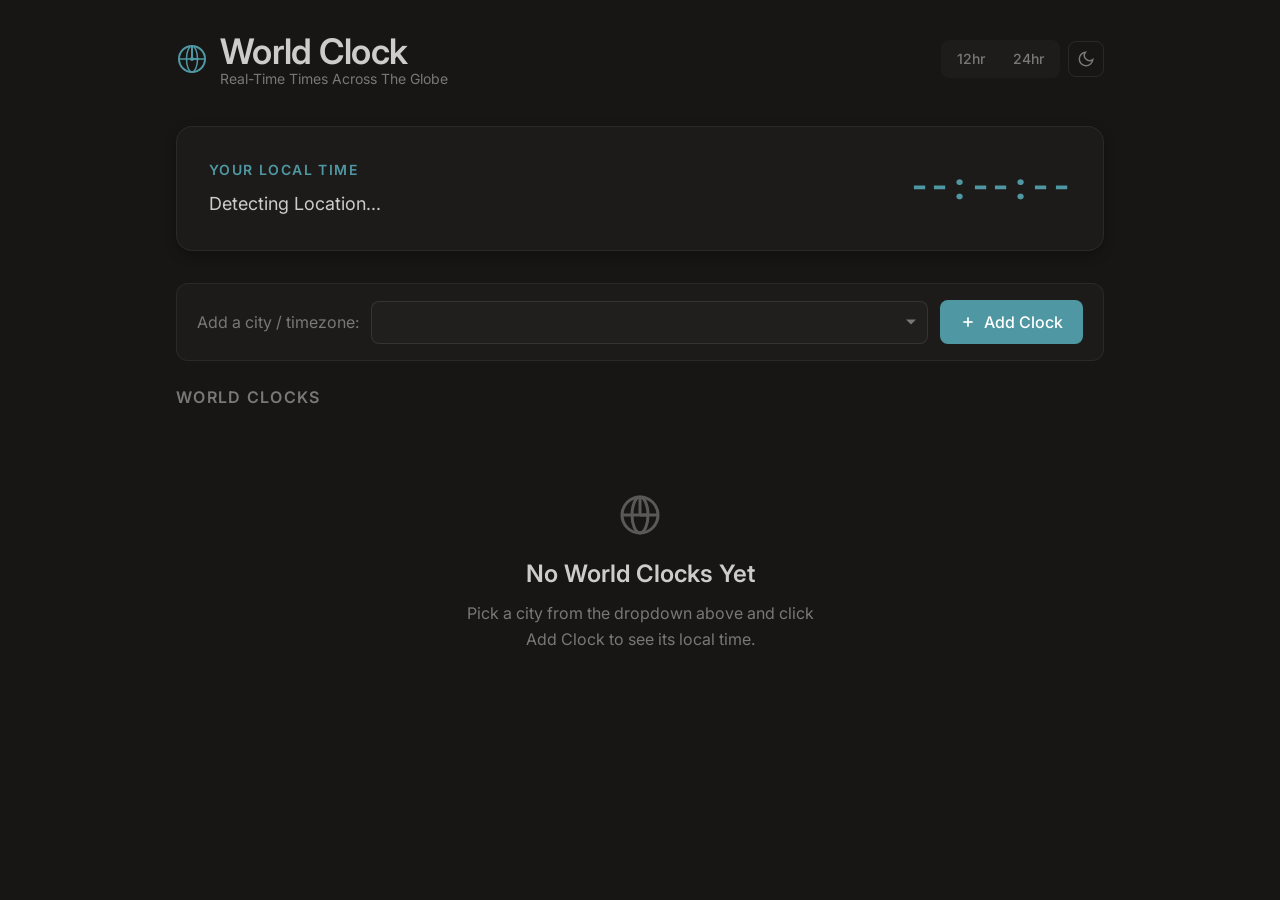
==== index.html @ 8e49f1f2 "renamed html file and added to css" ====
<!DOCTYPE html>
<html lang="en" data-theme="dark">

<head>
    <meta charset="UTF-8">
    <meta name="viewport" content="width=device-width, initial-scale=1.0">
    <title>World Clock</title>
    <link rel="preconnect" href="https://fonts.googleapis.com">
    <link rel="preconnect" href="https://fonts.gstatic.com" crossorigin>
    <link
        href="https://fonts.googleapis.com/css2?family=Inter:wght@300..700&family=JetBrains+Mono:wght@400;600&display=swap"
        rel="stylesheet">
    <link rel="stylesheet" href="style.css">
    <script src="script.js"></script>
</head>

<body>

    <a href="#main" class="sr-only">Skip to Content</a>

    <div class="app" id="main">
        <header>
            <div class="logo-lockup">
                <svg width="32" height="32" viewBox="0 0 32 32" fill="none" aria-label="World Clock logo">
                    <circle cx="16" cy="16" r="13" stroke="currentColor" stroke-width="2" />
                    <ellipse cx="16" cy="16" rx="5.5" ry="13" stroke="currentColor" stroke-width="1.5" />
                    <line x1="3" y1="16" x2="29" y2="16" stroke="currentColor" stroke-width="1.5" />
                    <line x1="16" y1="3" x2="16" y2="16" stroke="currentColor" stroke-width="2"
                        stroke-linecap="round" />
                    <line x1="16" y1="16" x2="22" y2="16" stroke="currentColor" stroke-width="2"
                        stroke-linecap="round" />
                    <circle cx="16" cy="16" r="2" fill="currentColor" />
                </svg>
                <div>
                    <h1>World Clock <span>Real-Time Times Across The Globe</span></h1>
                </div>
            </div>
            <div class="header-actions">
                <div class="format-toggle" role="group" aria-label="Time format">
                    <button class="fmt-btn activate" id="fmt-12" onclick="setFormat(12)"
                        aria-pressed="true">12hr</button>
                    <button class="fmt-btn" active id="fmt-24" onclick="setFormat(24)"
                        aria-pressed="false">24hr</button>
                </div>
                <button class="btn-icon" data-theme-toggle aria-label="Switch to Light Mode">
                    <svg width="18" height="18" viewBox="0 0 24 24" fill="none" stroke="currentColor" stroke-width="2">
                        <path d="M21 12.79A9 9 0 1 1 11.21 3 7 7 0 0 0 21 12.79z" />
                    </svg>
                </button>
            </div>
        </header>

        <div class="my-clock-card" id="my-clock-card">
            <div class="my-clock-left">
                <div class="my-clock-label">Your Local Time</div>
                <div cass="my-clock-name" id="my-clock-name">Detecting Location...</div>
                <div class="my-clock-tz" id="my-clock-tz"></div>
            </div>
            <div class="my-clock-time-wrap">
                <div class="my-clock-time" id="my-clock-time">--:--:--</div>
                <div class="my-clock-date" id="my-clock-date"></div>
            </div>
        </div>

        <div class="add-clock-bar">
            <label for="tz-select">Add a city / timezone:</label>
            <div class="select-wrapper">
                <select id="tz-select" aria-label="Select city or timezone"></select>
            </div>
            <button class="btn-primary" onclick="addClock()">
                <svg width="16" height="16" viewBox="0 0 24 24" fill="none" stroke="currentColor" stroke-width="2.5">
                    <line x1="12" y1="5" x2="12" y2="19" />
                    <line x1="5" y1="12" x2="19" y2="12" />
                </svg>
                Add Clock
            </button>
        </div>

        <div class="section-title">World Clocks</div>
        <div class="clocks-grid" id="clocks-grid">
            <div class="empty-state" id="empty-state">
                <svg class="empty-state-icon" viewBox="0 0 24 24" fill="none" stroke="currentColor" stroke-width="1.5"
                    aria-hidden="true">
                    <circle cx="12" cy="12" r="9" />
                    <ellipse cx="12" cy="12" rx="4" ry="9" />
                    <line x1="3" y1="12" x2="21" y2="12" />
                    <line x1="12" y1="3" x2="12" y2="12" />
                    <line x1="12" y1="12" x2="16" y2="12" />
                </svg>
                <h3>No World Clocks Yet</h3>
                <p>Pick a city from the dropdown above and click Add Clock to see its local time.</p>
            </div>
        </div>
    </div>
</body>

</html>
---- style.css ----
:root,
[data-theme="light"] {
    --color-bg: #f7f6f2;
    --color-surface: #f9f8f5;
    --color-surface-2: #fbfbf9;
    --color-surface-offset: #f3f0ec;
    --color-surface-dynamic: #e6e4df;
    --color-divider: #dcd9d5;
    --color-border: #d4d1ca;
    --color-text: #28251d;
    --color-text-muted: #7a7974;
    --color-text-faint: #bab9b4;
    --color-primary: #01696f;
    --color-primary-hover: #0c4e54;
    --color-primary-highlight: #cedcd8;
    --color-error: #a12c7b;
    --color-success: #437a22;
    --color-success-highlight: #d4dfcc;
    --radius-sm: 0.375rem;
    --radius-md: 0.5rem;
    --radius-lg: 0.75rem;
    --radius-xl: 1rem;
    --radius-full: 9999px;
    --shadow-sm: 0 1px 2px oklch(0.2 0.01 80 / 0.06);
    --shadow-md: 0 4px 12px oklch(0.2 0.01 80 / 0.08);
    --shadow-lg: 0 12px 32px oklch(0.2 0.01 80 / 0.12);
    --space-1: 0.25rem;
    --space-2: 0.5rem;
    --space-3: 0.75rem;
    --space-4: 1rem;
    --space-5: 1.25rem;
    --space-6: 1.5rem;
    --space-8: 2rem;
    --space-10: 2.5rem;
    --space-12: 3rem;
    --space-16: 4rem;
    --text-xs: clamp(0.75rem, 0.7rem + 0.25vw, 0.875rem);
    --text-sm: clamp(0.875rem, 0.8rem + 0.35vw, 1rem);
    --text-base: clamp(1rem, 0.95rem + 0.25vw, 1.125rem);
    --text-lg: clamp(1.125rem, 1rem + 0.75vw, 1.5rem);
    --text-xl: clamp(1.5rem, 1.2rem + 1.25vw, 2.25rem);
    --font-body: 'Inter', 'Helvetica Neue', sans-serif;
    --font-mono: 'JetBrains Mono', monospace;
    --transition-interactive: 180ms cubic-bezier(0.16, 1, 0.3, 1);
}

[data-theme="dark"] {
    --color-bg: #171614;
    --color-surface: #1c1b19;
    --color-surface-2: #201f1d;
    --color-surface-offset: #1d1c1a;
    --color-surface-dynamic: #2d2c2a;
    --color-divider: #262523;
    --color-border: #393836;
    --color-text: #cdccca;
    --color-text-muted: #797876;
    --color-text-faint: #5a5957;
    --color-primary: #4f98a3;
    --color-primary-hover: #227f8b;
    --color-primary-highlight: #313b3b;
    --color-error: #d163a7;
    --color-success: #6daa45;
    --color-success-highlight: #3a4435;
    --shadow-sm: 0 1px 2px oklch(0 0 0 / 0.2);
    --shadow-md: 0 4px 12px oklch(0 0 0 / 0.3);
    --shadow-lg: 0 12px 32px oklch(0 0 0 / 0.4);
}

*,
*::before,
*::after {
    box-sizing: border-box;
    margin: 0;
    padding: 0;
}

html {
    -webkit-font-smoothing: antialiased;
    scroll-behavior: smooth;
}

body {
    min-height: 100dvh;
    font-family: var(--font-body);
    font-size: var(--text-base);
    color: var(--color-text);
    background-color: var(--color-bg);
    line-height: 1.6;
}

input,
button,
select {
    font: inherit;
    color: inherit;
}

button {
    cursor: pointer;
    background: none;
    border: none;
}

:focus-visible {
    outline: 2px solid var(--color-primary);
    outline-offset: 3px;
    border-radius: var(--radius-sm);
}

@media (prefers-reduced-motion: reduce) {

    *,
    *::before,
    *::after {
        animation-duration: 0.01ms !important;
        transition-duration: 0.01ms !important;
    }
}

.app {
    max-width: 960px;
    margin-inline: auto;
    padding: var(--space-8) var(--space-4);
}

header {
    display: flex;
    align-items: center;
    justify-content: space-between;
    margin-bottom: var(--space-10);
    gap: var(--space-4);
}

.logo-lockup {
    display: flex;
    align-items: center;
    gap: var(--space-3);
}

.logo-lockup svg {
    color: var(--color-primary);
    flex-shrink: 0;
}

.logo-lockup h1 {
    font-size: var(--text-xl);
    font-weight: 600;
    letter-spacing: -0.02em;
    line-height: 1.1;
    color: var(--color-text);
}

.logo-lockup span {
    display: block;
    font-size: var(--text-xs);
    font-weight: 400;
    color: var(--color-text-muted);
    letter-spacing: 0;
}

.header-actions {
    display: flex;
    gap: var(--space-2);
    align-items: center;
}

.btn-icon {
    display: flex;
    align-items: center;
    justify-content: center;
    width: 36px;
    height: 36px;
    border-radius: var(--radius-md);
    color: var(--color-text-muted);
    border: 1px solid oklch(from var(--color-text) l c h / 0.1);
    transition: background var(--transition-interactive), color var(--transition-interactive), border-color var(--transition-interactive);
}

.btn-icon:hover {
    background: var(--color-surface-dynamic);
    color: var(--color-text);
}

.btn-icon:active {
    background: var(--color-surface-offset);
}

.my-clock-card {
    background: var(--color-surface);
    border: 1px solid oklch(from var(--color-text) l c h / 0.08);
    border-radius: var(--radius-xl);
    padding: var(--space-8);
    margin-bottom: var(--space-8);
    box-shadow: var(--shadow-md);
    display: flex;
    align-items: center;
    justify-content: space-between;
    gap: var(--space-6);
    flex-wrap: wrap;
}

.my-clock-left {
    flex: 1;
    min-width: 180px;
}

.my-clock-label {
    font-size: var(--text-xs);
    font-weight: 600;
    text-transform: uppercase;
    letter-spacing: 0.1em;
    color: var(--color-primary);
    margin-bottom: var(--space-2);
}

.my-clock-name {
    font-size: var(--text-lg);
    font-weight: 600;
    color: var(--color-text);
    margin-bottom: var(--space-1);
}

.my-clock-tz {
    font-size: var(--text-xs);
    color: var(--color-text-muted);
}

.my-clock-time-wrap {
    text-align: right;
}

.my-clock-time {
    font-family: var(--font-mono);
    font-size: var(--text-xl);
    font-weight: 600;
    color: var(--color-primary);
    letter-spacing: -0.02em;
    line-height: 1;
    margin-bottom: var(--space-1);
}

.my-clock-date {
    font-size: var(--text-sm);
    color: var(--color-text-muted);
    text-align: right;
}

.add-clock-bar {
    background: var(--color-surface);
    border: 1px solid oklch(from var(--color-text) l c h / 0.08);
    border-radius: var(--radius-lg);
    padding: var(--space-4) var(--space-5);
    margin-bottom: var(--space-6);
    display: flex;
    gap: var(--space-3);
    align-items: center;
    flex-wrap: wrap;
}

.add-clock-bar label {
    font-size: var(--text-sm);
    color: var(--color-text-muted);
    white-space: nowrap;
}

.select-wrapper {
    position: relative;
    flex: 1;
    min-width: 200px;
}

.select-wrapper select {
    width: 100%;
    padding: var(--space-2) var(--space-8) var(--space-2) var(--space-3);
    background: var(--color-surface-2);
    border: 1px solid oklch(from var(--color-text) l c h / 0.12);
    border-radius: var(--radius-md);
    font-size: var(--text-sm);
    color: var(--color-text);
    appearance: none;
    cursor: pointer;
    transition: border-color var(--transition-interactive), box-shadow var(--transition-interactive);
}

.select-wrapper select:focus {
    border-color: var(--color-primary);
    box-shadow: 0 0 0 3px color-mix(in oklab, var(--color-primary) 20%, transparent);
    outline: none;
}

.select-wrapper::after {
    content: "";
    position: absolute;
    right: var(--space-3);
    top: 50%;
    transform: translateY(-50%);
    width: 0;
    height: 0;
    border-left: 5px solid transparent;
    border-right: 5px solid transparent;
    border-top: 5px solid var(--color-text-muted);
    pointer-events: none;
}

.btn-primary {
    display: inline-flex;
    align-items: center;
    gap: var(--space-2);
    padding: var(--space-2) var(--space-5);
    background: var(--color-primary);
    color: white;
    border-radius: var(--radius-md);
    font-size: var(--text-sm);
    font-weight: 500;
    white-space: nowrap;
    border: none;
    transition: background var(--transition-interactive), box-shadow var(--transition-interactive);
    min-height: 44px;
}

.btn-primary:hover {
    background: var(--color-primary-hover);
    box-shadow: var(--shadow-sm);
}

.btn-primary:active {
    background: var(--color-primary-hover);
}

.section-title {
    font-size: var(--text-sm);
    font-weight: 600;
    text-transform: uppercase;
    letter-spacing: 0.08em;
    color: var(--color-text-muted);
    margin-bottom: var(--space-4);
}

.clocks-grid {
    display: grid;
    grid-template-columns: repeat(auto-fill, minmax(min(260px, 100%), 1fr));
    gap: var(--space-4);
}

.clock-card {
    background: var(--color-surface);
    border: 1px solid oklch(from var(--color-text) l c h / 0.08);
    border-radius: var(--radius-lg);
    padding: var(--space-5);
    box-shadow: var(--shadow-sm);
    transition: box-shadow var(--transition-interactive), transform var(--transition-interactive);
    position: relative;
    animation: card-in 280ms cubic-bezier(0.16, 1, 0.3, 1) both;
}

.clock-card:hover {
    box-shadow: var(--shadow-md);
    transform: translateY(-1px);
}

@keyframes card-in {
    from {
        opacity: 0;
        transform: translateY(8px) scale(0.98);
    }

    to {
        opacity: 1;
        transform: translateY(0) scale(1);
    }
}

.clock-card-header {
    display: flex;
    justify-content: space-between;
    align-items: flex-start;
    margin-bottom: var(--space-4);
}

.clock-card-country {
    font-size: var(--text-xs);
    font-weight: 600;
    text-transform: uppercase;
    letter-spacing: 0.08em;
    color: var(--color-primary);
}

.clock-card-city {
    font-size: var(--text-base);
    font-weight: 600;
    color: var(--color-text);
    line-height: 1.2;
    margin-top: var(--space-1);
}

.clock-card-tz {
    font-size: var(--text-xs);
    color: var(--color-text-muted);
    margin-top: var(--space-1);
}

.remove-btn {
    display: flex;
    align-items: center;
    justify-content: center;
    width: 28px;
    height: 28px;
    border-radius: var(--radius-sm);
    color: var(--color-text-faint);
    flex-shrink: 0;
    transition: background var(--transition-interactive), color var(--transition-interactive);
}

.remove-btn:hover {
    background: color-mix(in oklab, var(--color-error) 15%, transparent);
    color: var(--color-error);
}

.clock-display {
    font-family: var(--font-mono);
    font-size: var(--text-xl);
    font-weight: 600;
    color: var(--color-text);
    letter-spacing: -0.02em;
    line-height: 1;
    margin-bottom: var(--space-2);
}

.clock-seconds {
    font-size: var(--text-lg);
    color: var(--color-text-muted);
}

.clock-ampm {
    font-size: var(--text-sm);
    font-weight: 500;
    color: var(--color-text-muted);
    margin-left: var(--space-1);
}

.clock-date {
    font-size: var(--text-xs);
    color: var(--color-text-muted);
    margin-bottom: var(--space-4);
}

.clock-offset-bar {
    display: flex;
    align-items: center;
    gap: var(--space-2);
    padding: var(--space-2) var(--space-3);
    border-radius: var(--radius-sm);
    background: var(--color-surface-offset);
    font-size: var(--text-xs);
    color: var(--color-text-muted);
}

.offset-badge {
    font-family: var(--font-mono);
    font-size: var(--text-xs);
    font-weight: 600;
    padding: 2px var(--space-2);
    border-radius: var(--radius-full);
    background: var(--color-primary-highlight);
    color: var(--color-primary);
}

.day-diff {
    font-size: var(--text-xs);
    font-weight: 600;
    border-radius: var(--radius-full);
    padding: 2px var(--space-2);
    margin-left: var(--space-1);
}

.day-diff.tomorrow {
    background: var(--color-success-highlight);
    color: var(--color-success);
}

.day-diff.yesterday {
    background: color-mix(in oklab, var(--color-error) 15%, transparent);
    color: var(--color-error);
}

.empty-state {
    grid-column: 1 / -1;
    display: flex;
    flex-direction: column;
    align-items: center;
    text-align: center;
    padding: var(--space-16) var(--space-8);
    color: var(--color-text-muted);
}

.empty-state-icon {
    width: 48px;
    height: 48px;
    margin-bottom: var(--space-4);
    color: var(--color-text-faint);
}

.empty-state h3 {
    font-size: var(--text-lg);
    font-weight: 600;
    color: var(--color-text);
    margin-bottom: var(--space-2);
}

.empty-state p {
    max-width: 36ch;
    font-size: var(--text-sm);
}

.format-toggle {
    display: flex;
    align-items: center;
    gap: var(--space-1);
    padding: var(--space-1);
    background: var(--color-surface-offset);
    border-radius: var(--radius-md);
}

.fmt-btn {
    padding: var(--space-1) var(--space-3);
    font-size: var(--text-xs);
    font-weight: 500;
    border-radius: calc(var(--radius-md) - 2px);
    color: var(--color-text-muted);
    transition: background var(--transition-interactive), color var(--transition-interactive);
}

.fmt-btn.active {
    background: var(--color-surface-2);
    color: var(--color-text);
    box-shadow: var(--shadow-sm);
}

hr {
    border: none;
    border-top: 1px solid var(--color-divider);
    margin: var(--space-8) 0;
}

.sr-only {
    position: absolute;
    width: 1px;
    height: 1px;
    padding: 0;
    margin: -1px;
    overflow: hidden;
    clip: rect(0, 0, 0, 0);
    white-space: nowrap;
    border-width: 0;
}

@media (max-width: 640px) {
    .my-clock-card {
        flex-direction: column;
    }

    .my-clock-time-wrap {
        text-align: left;
    }

    .my-clock-date {
        text-align: left;
    }
}

@media (prefers-color-scheme: dark) {
    :root:not([data-theme]) {
        --color-bg: #171614;
        --color-surface: #1c1b19;
        --color-surface-2: #201f1d;
        --color-surface-offset: #1d1c1a;
        --color-surface-dynamic: #2d2c2a;
        --color-divider: #262523;
        --color-border: #393836;
        --color-text: #cdccca;
        --color-text-muted: #797876;
        --color-text-faint: #5a5957;
        --color-primary: #4f98a3;
        --color-primary-hover: #227f8b;
        --color-primary-highlight: #313b3b;
        --color-error: #d163a7;
        --color-success: #6daa45;
        --color-success-highlight: #3a4435;
        --shadow-sm: 0 1px 2px oklch(0 0 0 / 0.2);
        --shadow-md: 0 4px 12px oklch(0 0 0 / 0.3);
        --shadow-lg: 0 12px 32px oklch(0 0 0 / 0.4);
    }
}
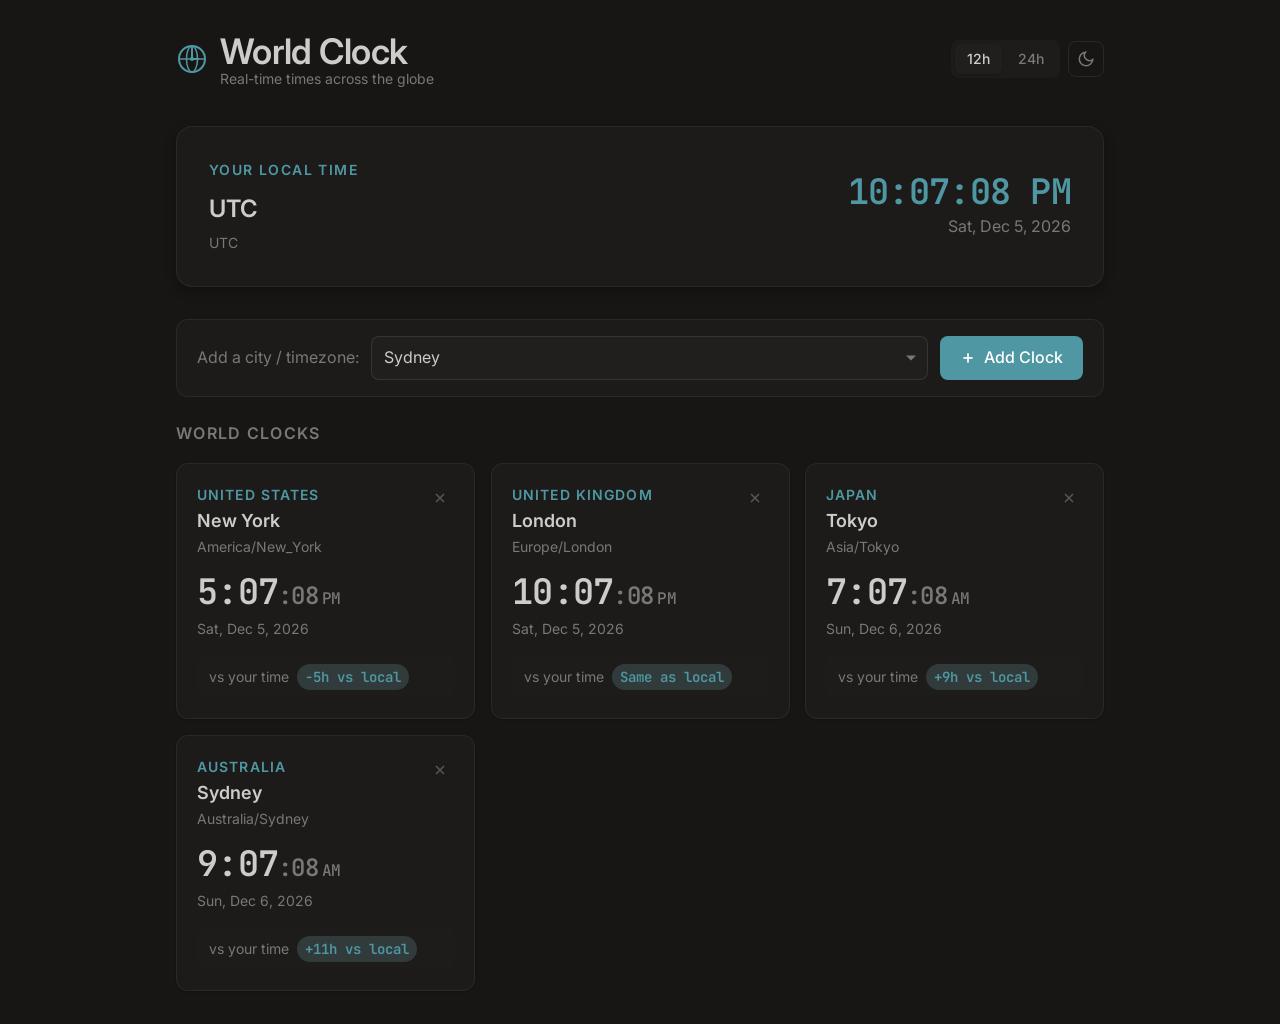
==== commit 85c33e41: "fixes" ====
--- a/index.html
+++ b/index.html
@@ -11,12 +11,10 @@
         href="https://fonts.googleapis.com/css2?family=Inter:wght@300..700&family=JetBrains+Mono:wght@400;600&display=swap"
         rel="stylesheet">
     <link rel="stylesheet" href="style.css">
-    <script src="script.js"></script>
 </head>
 
 <body>
-
-    <a href="#main" class="sr-only">Skip to Content</a>
+    <a href="#main" class="sr-only">Skip to content</a>
 
     <div class="app" id="main">
         <header>
@@ -32,17 +30,15 @@
                     <circle cx="16" cy="16" r="2" fill="currentColor" />
                 </svg>
                 <div>
-                    <h1>World Clock <span>Real-Time Times Across The Globe</span></h1>
+                    <h1>World Clock <span>Real-time times across the globe</span></h1>
                 </div>
             </div>
             <div class="header-actions">
                 <div class="format-toggle" role="group" aria-label="Time format">
-                    <button class="fmt-btn activate" id="fmt-12" onclick="setFormat(12)"
-                        aria-pressed="true">12hr</button>
-                    <button class="fmt-btn" active id="fmt-24" onclick="setFormat(24)"
-                        aria-pressed="false">24hr</button>
+                    <button class="fmt-btn active" id="fmt-12" onclick="setFormat(12)" aria-pressed="true">12h</button>
+                    <button class="fmt-btn" id="fmt-24" onclick="setFormat(24)" aria-pressed="false">24h</button>
                 </div>
-                <button class="btn-icon" data-theme-toggle aria-label="Switch to Light Mode">
+                <button class="btn-icon" data-theme-toggle aria-label="Switch to light mode">
                     <svg width="18" height="18" viewBox="0 0 24 24" fill="none" stroke="currentColor" stroke-width="2">
                         <path d="M21 12.79A9 9 0 1 1 11.21 3 7 7 0 0 0 21 12.79z" />
                     </svg>
@@ -50,10 +46,11 @@
             </div>
         </header>
 
+        <!-- My Local Clock -->
         <div class="my-clock-card" id="my-clock-card">
             <div class="my-clock-left">
                 <div class="my-clock-label">Your Local Time</div>
-                <div cass="my-clock-name" id="my-clock-name">Detecting Location...</div>
+                <div class="my-clock-name" id="my-clock-name">Detecting location…</div>
                 <div class="my-clock-tz" id="my-clock-tz"></div>
             </div>
             <div class="my-clock-time-wrap">
@@ -62,6 +59,7 @@
             </div>
         </div>
 
+        <!-- Add Clock -->
         <div class="add-clock-bar">
             <label for="tz-select">Add a city / timezone:</label>
             <div class="select-wrapper">
@@ -76,6 +74,7 @@
             </button>
         </div>
 
+        <!-- Clock Grid -->
         <div class="section-title">World Clocks</div>
         <div class="clocks-grid" id="clocks-grid">
             <div class="empty-state" id="empty-state">
@@ -87,11 +86,13 @@
                     <line x1="12" y1="3" x2="12" y2="12" />
                     <line x1="12" y1="12" x2="16" y2="12" />
                 </svg>
-                <h3>No World Clocks Yet</h3>
+                <h3>No world clocks yet</h3>
                 <p>Pick a city from the dropdown above and click Add Clock to see its local time.</p>
             </div>
         </div>
     </div>
+
+    <script src="script.js"></script>
 </body>
 
 </html>
--- a/style.css
+++ b/style.css
@@ -66,508 +66,6 @@
     --shadow-lg: 0 12px 32px oklch(0 0 0 / 0.4);
 }
 
-*,
-*::before,
-*::after {
-    box-sizing: border-box;
-    margin: 0;
-    padding: 0;
-}
-
-html {
-    -webkit-font-smoothing: antialiased;
-    scroll-behavior: smooth;
-}
-
-body {
-    min-height: 100dvh;
-    font-family: var(--font-body);
-    font-size: var(--text-base);
-    color: var(--color-text);
-    background-color: var(--color-bg);
-    line-height: 1.6;
-}
-
-input,
-button,
-select {
-    font: inherit;
-    color: inherit;
-}
-
-button {
-    cursor: pointer;
-    background: none;
-    border: none;
-}
-
-:focus-visible {
-    outline: 2px solid var(--color-primary);
-    outline-offset: 3px;
-    border-radius: var(--radius-sm);
-}
-
-@media (prefers-reduced-motion: reduce) {
-
-    *,
-    *::before,
-    *::after {
-        animation-duration: 0.01ms !important;
-        transition-duration: 0.01ms !important;
-    }
-}
-
-.app {
-    max-width: 960px;
-    margin-inline: auto;
-    padding: var(--space-8) var(--space-4);
-}
-
-header {
-    display: flex;
-    align-items: center;
-    justify-content: space-between;
-    margin-bottom: var(--space-10);
-    gap: var(--space-4);
-}
-
-.logo-lockup {
-    display: flex;
-    align-items: center;
-    gap: var(--space-3);
-}
-
-.logo-lockup svg {
-    color: var(--color-primary);
-    flex-shrink: 0;
-}
-
-.logo-lockup h1 {
-    font-size: var(--text-xl);
-    font-weight: 600;
-    letter-spacing: -0.02em;
-    line-height: 1.1;
-    color: var(--color-text);
-}
-
-.logo-lockup span {
-    display: block;
-    font-size: var(--text-xs);
-    font-weight: 400;
-    color: var(--color-text-muted);
-    letter-spacing: 0;
-}
-
-.header-actions {
-    display: flex;
-    gap: var(--space-2);
-    align-items: center;
-}
-
-.btn-icon {
-    display: flex;
-    align-items: center;
-    justify-content: center;
-    width: 36px;
-    height: 36px;
-    border-radius: var(--radius-md);
-    color: var(--color-text-muted);
-    border: 1px solid oklch(from var(--color-text) l c h / 0.1);
-    transition: background var(--transition-interactive), color var(--transition-interactive), border-color var(--transition-interactive);
-}
-
-.btn-icon:hover {
-    background: var(--color-surface-dynamic);
-    color: var(--color-text);
-}
-
-.btn-icon:active {
-    background: var(--color-surface-offset);
-}
-
-.my-clock-card {
-    background: var(--color-surface);
-    border: 1px solid oklch(from var(--color-text) l c h / 0.08);
-    border-radius: var(--radius-xl);
-    padding: var(--space-8);
-    margin-bottom: var(--space-8);
-    box-shadow: var(--shadow-md);
-    display: flex;
-    align-items: center;
-    justify-content: space-between;
-    gap: var(--space-6);
-    flex-wrap: wrap;
-}
-
-.my-clock-left {
-    flex: 1;
-    min-width: 180px;
-}
-
-.my-clock-label {
-    font-size: var(--text-xs);
-    font-weight: 600;
-    text-transform: uppercase;
-    letter-spacing: 0.1em;
-    color: var(--color-primary);
-    margin-bottom: var(--space-2);
-}
-
-.my-clock-name {
-    font-size: var(--text-lg);
-    font-weight: 600;
-    color: var(--color-text);
-    margin-bottom: var(--space-1);
-}
-
-.my-clock-tz {
-    font-size: var(--text-xs);
-    color: var(--color-text-muted);
-}
-
-.my-clock-time-wrap {
-    text-align: right;
-}
-
-.my-clock-time {
-    font-family: var(--font-mono);
-    font-size: var(--text-xl);
-    font-weight: 600;
-    color: var(--color-primary);
-    letter-spacing: -0.02em;
-    line-height: 1;
-    margin-bottom: var(--space-1);
-}
-
-.my-clock-date {
-    font-size: var(--text-sm);
-    color: var(--color-text-muted);
-    text-align: right;
-}
-
-.add-clock-bar {
-    background: var(--color-surface);
-    border: 1px solid oklch(from var(--color-text) l c h / 0.08);
-    border-radius: var(--radius-lg);
-    padding: var(--space-4) var(--space-5);
-    margin-bottom: var(--space-6);
-    display: flex;
-    gap: var(--space-3);
-    align-items: center;
-    flex-wrap: wrap;
-}
-
-.add-clock-bar label {
-    font-size: var(--text-sm);
-    color: var(--color-text-muted);
-    white-space: nowrap;
-}
-
-.select-wrapper {
-    position: relative;
-    flex: 1;
-    min-width: 200px;
-}
-
-.select-wrapper select {
-    width: 100%;
-    padding: var(--space-2) var(--space-8) var(--space-2) var(--space-3);
-    background: var(--color-surface-2);
-    border: 1px solid oklch(from var(--color-text) l c h / 0.12);
-    border-radius: var(--radius-md);
-    font-size: var(--text-sm);
-    color: var(--color-text);
-    appearance: none;
-    cursor: pointer;
-    transition: border-color var(--transition-interactive), box-shadow var(--transition-interactive);
-}
-
-.select-wrapper select:focus {
-    border-color: var(--color-primary);
-    box-shadow: 0 0 0 3px color-mix(in oklab, var(--color-primary) 20%, transparent);
-    outline: none;
-}
-
-.select-wrapper::after {
-    content: "";
-    position: absolute;
-    right: var(--space-3);
-    top: 50%;
-    transform: translateY(-50%);
-    width: 0;
-    height: 0;
-    border-left: 5px solid transparent;
-    border-right: 5px solid transparent;
-    border-top: 5px solid var(--color-text-muted);
-    pointer-events: none;
-}
-
-.btn-primary {
-    display: inline-flex;
-    align-items: center;
-    gap: var(--space-2);
-    padding: var(--space-2) var(--space-5);
-    background: var(--color-primary);
-    color: white;
-    border-radius: var(--radius-md);
-    font-size: var(--text-sm);
-    font-weight: 500;
-    white-space: nowrap;
-    border: none;
-    transition: background var(--transition-interactive), box-shadow var(--transition-interactive);
-    min-height: 44px;
-}
-
-.btn-primary:hover {
-    background: var(--color-primary-hover);
-    box-shadow: var(--shadow-sm);
-}
-
-.btn-primary:active {
-    background: var(--color-primary-hover);
-}
-
-.section-title {
-    font-size: var(--text-sm);
-    font-weight: 600;
-    text-transform: uppercase;
-    letter-spacing: 0.08em;
-    color: var(--color-text-muted);
-    margin-bottom: var(--space-4);
-}
-
-.clocks-grid {
-    display: grid;
-    grid-template-columns: repeat(auto-fill, minmax(min(260px, 100%), 1fr));
-    gap: var(--space-4);
-}
-
-.clock-card {
-    background: var(--color-surface);
-    border: 1px solid oklch(from var(--color-text) l c h / 0.08);
-    border-radius: var(--radius-lg);
-    padding: var(--space-5);
-    box-shadow: var(--shadow-sm);
-    transition: box-shadow var(--transition-interactive), transform var(--transition-interactive);
-    position: relative;
-    animation: card-in 280ms cubic-bezier(0.16, 1, 0.3, 1) both;
-}
-
-.clock-card:hover {
-    box-shadow: var(--shadow-md);
-    transform: translateY(-1px);
-}
-
-@keyframes card-in {
-    from {
-        opacity: 0;
-        transform: translateY(8px) scale(0.98);
-    }
-
-    to {
-        opacity: 1;
-        transform: translateY(0) scale(1);
-    }
-}
-
-.clock-card-header {
-    display: flex;
-    justify-content: space-between;
-    align-items: flex-start;
-    margin-bottom: var(--space-4);
-}
-
-.clock-card-country {
-    font-size: var(--text-xs);
-    font-weight: 600;
-    text-transform: uppercase;
-    letter-spacing: 0.08em;
-    color: var(--color-primary);
-}
-
-.clock-card-city {
-    font-size: var(--text-base);
-    font-weight: 600;
-    color: var(--color-text);
-    line-height: 1.2;
-    margin-top: var(--space-1);
-}
-
-.clock-card-tz {
-    font-size: var(--text-xs);
-    color: var(--color-text-muted);
-    margin-top: var(--space-1);
-}
-
-.remove-btn {
-    display: flex;
-    align-items: center;
-    justify-content: center;
-    width: 28px;
-    height: 28px;
-    border-radius: var(--radius-sm);
-    color: var(--color-text-faint);
-    flex-shrink: 0;
-    transition: background var(--transition-interactive), color var(--transition-interactive);
-}
-
-.remove-btn:hover {
-    background: color-mix(in oklab, var(--color-error) 15%, transparent);
-    color: var(--color-error);
-}
-
-.clock-display {
-    font-family: var(--font-mono);
-    font-size: var(--text-xl);
-    font-weight: 600;
-    color: var(--color-text);
-    letter-spacing: -0.02em;
-    line-height: 1;
-    margin-bottom: var(--space-2);
-}
-
-.clock-seconds {
-    font-size: var(--text-lg);
-    color: var(--color-text-muted);
-}
-
-.clock-ampm {
-    font-size: var(--text-sm);
-    font-weight: 500;
-    color: var(--color-text-muted);
-    margin-left: var(--space-1);
-}
-
-.clock-date {
-    font-size: var(--text-xs);
-    color: var(--color-text-muted);
-    margin-bottom: var(--space-4);
-}
-
-.clock-offset-bar {
-    display: flex;
-    align-items: center;
-    gap: var(--space-2);
-    padding: var(--space-2) var(--space-3);
-    border-radius: var(--radius-sm);
-    background: var(--color-surface-offset);
-    font-size: var(--text-xs);
-    color: var(--color-text-muted);
-}
-
-.offset-badge {
-    font-family: var(--font-mono);
-    font-size: var(--text-xs);
-    font-weight: 600;
-    padding: 2px var(--space-2);
-    border-radius: var(--radius-full);
-    background: var(--color-primary-highlight);
-    color: var(--color-primary);
-}
-
-.day-diff {
-    font-size: var(--text-xs);
-    font-weight: 600;
-    border-radius: var(--radius-full);
-    padding: 2px var(--space-2);
-    margin-left: var(--space-1);
-}
-
-.day-diff.tomorrow {
-    background: var(--color-success-highlight);
-    color: var(--color-success);
-}
-
-.day-diff.yesterday {
-    background: color-mix(in oklab, var(--color-error) 15%, transparent);
-    color: var(--color-error);
-}
-
-.empty-state {
-    grid-column: 1 / -1;
-    display: flex;
-    flex-direction: column;
-    align-items: center;
-    text-align: center;
-    padding: var(--space-16) var(--space-8);
-    color: var(--color-text-muted);
-}
-
-.empty-state-icon {
-    width: 48px;
-    height: 48px;
-    margin-bottom: var(--space-4);
-    color: var(--color-text-faint);
-}
-
-.empty-state h3 {
-    font-size: var(--text-lg);
-    font-weight: 600;
-    color: var(--color-text);
-    margin-bottom: var(--space-2);
-}
-
-.empty-state p {
-    max-width: 36ch;
-    font-size: var(--text-sm);
-}
-
-.format-toggle {
-    display: flex;
-    align-items: center;
-    gap: var(--space-1);
-    padding: var(--space-1);
-    background: var(--color-surface-offset);
-    border-radius: var(--radius-md);
-}
-
-.fmt-btn {
-    padding: var(--space-1) var(--space-3);
-    font-size: var(--text-xs);
-    font-weight: 500;
-    border-radius: calc(var(--radius-md) - 2px);
-    color: var(--color-text-muted);
-    transition: background var(--transition-interactive), color var(--transition-interactive);
-}
-
-.fmt-btn.active {
-    background: var(--color-surface-2);
-    color: var(--color-text);
-    box-shadow: var(--shadow-sm);
-}
-
-hr {
-    border: none;
-    border-top: 1px solid var(--color-divider);
-    margin: var(--space-8) 0;
-}
-
-.sr-only {
-    position: absolute;
-    width: 1px;
-    height: 1px;
-    padding: 0;
-    margin: -1px;
-    overflow: hidden;
-    clip: rect(0, 0, 0, 0);
-    white-space: nowrap;
-    border-width: 0;
-}
-
-@media (max-width: 640px) {
-    .my-clock-card {
-        flex-direction: column;
-    }
-
-    .my-clock-time-wrap {
-        text-align: left;
-    }
-
-    .my-clock-date {
-        text-align: left;
-    }
-}
-
 @media (prefers-color-scheme: dark) {
     :root:not([data-theme]) {
         --color-bg: #171614;
@@ -590,4 +88,506 @@
         --shadow-md: 0 4px 12px oklch(0 0 0 / 0.3);
         --shadow-lg: 0 12px 32px oklch(0 0 0 / 0.4);
     }
+}
+
+*,
+*::before,
+*::after {
+    box-sizing: border-box;
+    margin: 0;
+    padding: 0;
+}
+
+html {
+    -webkit-font-smoothing: antialiased;
+    scroll-behavior: smooth;
+}
+
+body {
+    min-height: 100dvh;
+    font-family: var(--font-body);
+    font-size: var(--text-base);
+    color: var(--color-text);
+    background-color: var(--color-bg);
+    line-height: 1.6;
+}
+
+input,
+button,
+select {
+    font: inherit;
+    color: inherit;
+}
+
+button {
+    cursor: pointer;
+    background: none;
+    border: none;
+}
+
+:focus-visible {
+    outline: 2px solid var(--color-primary);
+    outline-offset: 3px;
+    border-radius: var(--radius-sm);
+}
+
+@media (prefers-reduced-motion: reduce) {
+
+    *,
+    *::before,
+    *::after {
+        animation-duration: 0.01ms !important;
+        transition-duration: 0.01ms !important;
+    }
+}
+
+.app {
+    max-width: 960px;
+    margin-inline: auto;
+    padding: var(--space-8) var(--space-4);
+}
+
+header {
+    display: flex;
+    align-items: center;
+    justify-content: space-between;
+    margin-bottom: var(--space-10);
+    gap: var(--space-4);
+}
+
+.logo-lockup {
+    display: flex;
+    align-items: center;
+    gap: var(--space-3);
+}
+
+.logo-lockup svg {
+    color: var(--color-primary);
+    flex-shrink: 0;
+}
+
+.logo-lockup h1 {
+    font-size: var(--text-xl);
+    font-weight: 600;
+    letter-spacing: -0.02em;
+    line-height: 1.1;
+    color: var(--color-text);
+}
+
+.logo-lockup span {
+    display: block;
+    font-size: var(--text-xs);
+    font-weight: 400;
+    color: var(--color-text-muted);
+    letter-spacing: 0;
+}
+
+.header-actions {
+    display: flex;
+    gap: var(--space-2);
+    align-items: center;
+}
+
+.btn-icon {
+    display: flex;
+    align-items: center;
+    justify-content: center;
+    width: 36px;
+    height: 36px;
+    border-radius: var(--radius-md);
+    color: var(--color-text-muted);
+    border: 1px solid oklch(from var(--color-text) l c h / 0.1);
+    transition: background var(--transition-interactive), color var(--transition-interactive), border-color var(--transition-interactive);
+}
+
+.btn-icon:hover {
+    background: var(--color-surface-dynamic);
+    color: var(--color-text);
+}
+
+.btn-icon:active {
+    background: var(--color-surface-offset);
+}
+
+.my-clock-card {
+    background: var(--color-surface);
+    border: 1px solid oklch(from var(--color-text) l c h / 0.08);
+    border-radius: var(--radius-xl);
+    padding: var(--space-8);
+    margin-bottom: var(--space-8);
+    box-shadow: var(--shadow-md);
+    display: flex;
+    align-items: center;
+    justify-content: space-between;
+    gap: var(--space-6);
+    flex-wrap: wrap;
+}
+
+.my-clock-left {
+    flex: 1;
+    min-width: 180px;
+}
+
+.my-clock-label {
+    font-size: var(--text-xs);
+    font-weight: 600;
+    text-transform: uppercase;
+    letter-spacing: 0.1em;
+    color: var(--color-primary);
+    margin-bottom: var(--space-2);
+}
+
+.my-clock-name {
+    font-size: var(--text-lg);
+    font-weight: 600;
+    color: var(--color-text);
+    margin-bottom: var(--space-1);
+}
+
+.my-clock-tz {
+    font-size: var(--text-xs);
+    color: var(--color-text-muted);
+}
+
+.my-clock-time-wrap {
+    text-align: right;
+}
+
+.my-clock-time {
+    font-family: var(--font-mono);
+    font-size: var(--text-xl);
+    font-weight: 600;
+    color: var(--color-primary);
+    letter-spacing: -0.02em;
+    line-height: 1;
+    margin-bottom: var(--space-1);
+}
+
+.my-clock-date {
+    font-size: var(--text-sm);
+    color: var(--color-text-muted);
+    text-align: right;
+}
+
+.add-clock-bar {
+    background: var(--color-surface);
+    border: 1px solid oklch(from var(--color-text) l c h / 0.08);
+    border-radius: var(--radius-lg);
+    padding: var(--space-4) var(--space-5);
+    margin-bottom: var(--space-6);
+    display: flex;
+    gap: var(--space-3);
+    align-items: center;
+    flex-wrap: wrap;
+}
+
+.add-clock-bar label {
+    font-size: var(--text-sm);
+    color: var(--color-text-muted);
+    white-space: nowrap;
+}
+
+.select-wrapper {
+    position: relative;
+    flex: 1;
+    min-width: 200px;
+}
+
+.select-wrapper select {
+    width: 100%;
+    padding: var(--space-2) var(--space-8) var(--space-2) var(--space-3);
+    background: var(--color-surface-2);
+    border: 1px solid oklch(from var(--color-text) l c h / 0.12);
+    border-radius: var(--radius-md);
+    font-size: var(--text-sm);
+    color: var(--color-text);
+    appearance: none;
+    cursor: pointer;
+    transition: border-color var(--transition-interactive), box-shadow var(--transition-interactive);
+}
+
+.select-wrapper select:focus {
+    border-color: var(--color-primary);
+    box-shadow: 0 0 0 3px color-mix(in oklab, var(--color-primary) 20%, transparent);
+    outline: none;
+}
+
+.select-wrapper::after {
+    content: "";
+    position: absolute;
+    right: var(--space-3);
+    top: 50%;
+    transform: translateY(-50%);
+    width: 0;
+    height: 0;
+    border-left: 5px solid transparent;
+    border-right: 5px solid transparent;
+    border-top: 5px solid var(--color-text-muted);
+    pointer-events: none;
+}
+
+.btn-primary {
+    display: inline-flex;
+    align-items: center;
+    gap: var(--space-2);
+    padding: var(--space-2) var(--space-5);
+    background: var(--color-primary);
+    color: white;
+    border-radius: var(--radius-md);
+    font-size: var(--text-sm);
+    font-weight: 500;
+    white-space: nowrap;
+    border: none;
+    transition: background var(--transition-interactive), box-shadow var(--transition-interactive);
+    min-height: 44px;
+}
+
+.btn-primary:hover {
+    background: var(--color-primary-hover);
+    box-shadow: var(--shadow-sm);
+}
+
+.btn-primary:active {
+    background: var(--color-primary-hover);
+}
+
+.section-title {
+    font-size: var(--text-sm);
+    font-weight: 600;
+    text-transform: uppercase;
+    letter-spacing: 0.08em;
+    color: var(--color-text-muted);
+    margin-bottom: var(--space-4);
+}
+
+.clocks-grid {
+    display: grid;
+    grid-template-columns: repeat(auto-fill, minmax(min(260px, 100%), 1fr));
+    gap: var(--space-4);
+}
+
+.clock-card {
+    background: var(--color-surface);
+    border: 1px solid oklch(from var(--color-text) l c h / 0.08);
+    border-radius: var(--radius-lg);
+    padding: var(--space-5);
+    box-shadow: var(--shadow-sm);
+    transition: box-shadow var(--transition-interactive), transform var(--transition-interactive);
+    position: relative;
+    animation: card-in 280ms cubic-bezier(0.16, 1, 0.3, 1) both;
+}
+
+.clock-card:hover {
+    box-shadow: var(--shadow-md);
+    transform: translateY(-1px);
+}
+
+@keyframes card-in {
+    from {
+        opacity: 0;
+        transform: translateY(8px) scale(0.98);
+    }
+
+    to {
+        opacity: 1;
+        transform: translateY(0) scale(1);
+    }
+}
+
+.clock-card-header {
+    display: flex;
+    justify-content: space-between;
+    align-items: flex-start;
+    margin-bottom: var(--space-4);
+}
+
+.clock-card-country {
+    font-size: var(--text-xs);
+    font-weight: 600;
+    text-transform: uppercase;
+    letter-spacing: 0.08em;
+    color: var(--color-primary);
+}
+
+.clock-card-city {
+    font-size: var(--text-base);
+    font-weight: 600;
+    color: var(--color-text);
+    line-height: 1.2;
+    margin-top: var(--space-1);
+}
+
+.clock-card-tz {
+    font-size: var(--text-xs);
+    color: var(--color-text-muted);
+    margin-top: var(--space-1);
+}
+
+.remove-btn {
+    display: flex;
+    align-items: center;
+    justify-content: center;
+    width: 28px;
+    height: 28px;
+    border-radius: var(--radius-sm);
+    color: var(--color-text-faint);
+    flex-shrink: 0;
+    transition: background var(--transition-interactive), color var(--transition-interactive);
+}
+
+.remove-btn:hover {
+    background: color-mix(in oklab, var(--color-error) 15%, transparent);
+    color: var(--color-error);
+}
+
+.clock-display {
+    font-family: var(--font-mono);
+    font-size: var(--text-xl);
+    font-weight: 600;
+    color: var(--color-text);
+    letter-spacing: -0.02em;
+    line-height: 1;
+    margin-bottom: var(--space-2);
+}
+
+.clock-seconds {
+    font-size: var(--text-lg);
+    color: var(--color-text-muted);
+}
+
+.clock-ampm {
+    font-size: var(--text-sm);
+    font-weight: 500;
+    color: var(--color-text-muted);
+    margin-left: var(--space-1);
+}
+
+.clock-date {
+    font-size: var(--text-xs);
+    color: var(--color-text-muted);
+    margin-bottom: var(--space-4);
+}
+
+.clock-offset-bar {
+    display: flex;
+    align-items: center;
+    gap: var(--space-2);
+    padding: var(--space-2) var(--space-3);
+    border-radius: var(--radius-sm);
+    background: var(--color-surface-offset);
+    font-size: var(--text-xs);
+    color: var(--color-text-muted);
+}
+
+.offset-badge {
+    font-family: var(--font-mono);
+    font-size: var(--text-xs);
+    font-weight: 600;
+    padding: 2px var(--space-2);
+    border-radius: var(--radius-full);
+    background: var(--color-primary-highlight);
+    color: var(--color-primary);
+}
+
+.day-diff {
+    font-size: var(--text-xs);
+    font-weight: 600;
+    border-radius: var(--radius-full);
+    padding: 2px var(--space-2);
+    margin-left: var(--space-1);
+}
+
+.day-diff.tomorrow {
+    background: var(--color-success-highlight);
+    color: var(--color-success);
+}
+
+.day-diff.yesterday {
+    background: color-mix(in oklab, var(--color-error) 15%, transparent);
+    color: var(--color-error);
+}
+
+.empty-state {
+    grid-column: 1 / -1;
+    display: flex;
+    flex-direction: column;
+    align-items: center;
+    text-align: center;
+    padding: var(--space-16) var(--space-8);
+    color: var(--color-text-muted);
+}
+
+.empty-state-icon {
+    width: 48px;
+    height: 48px;
+    margin-bottom: var(--space-4);
+    color: var(--color-text-faint);
+}
+
+.empty-state h3 {
+    font-size: var(--text-lg);
+    font-weight: 600;
+    color: var(--color-text);
+    margin-bottom: var(--space-2);
+}
+
+.empty-state p {
+    max-width: 36ch;
+    font-size: var(--text-sm);
+}
+
+.format-toggle {
+    display: flex;
+    align-items: center;
+    gap: var(--space-1);
+    padding: var(--space-1);
+    background: var(--color-surface-offset);
+    border-radius: var(--radius-md);
+}
+
+.fmt-btn {
+    padding: var(--space-1) var(--space-3);
+    font-size: var(--text-xs);
+    font-weight: 500;
+    border-radius: calc(var(--radius-md) - 2px);
+    color: var(--color-text-muted);
+    transition: background var(--transition-interactive), color var(--transition-interactive);
+}
+
+.fmt-btn.active {
+    background: var(--color-surface-2);
+    color: var(--color-text);
+    box-shadow: var(--shadow-sm);
+}
+
+hr {
+    border: none;
+    border-top: 1px solid var(--color-divider);
+    margin: var(--space-8) 0;
+}
+
+.sr-only {
+    position: absolute;
+    width: 1px;
+    height: 1px;
+    padding: 0;
+    margin: -1px;
+    overflow: hidden;
+    clip: rect(0, 0, 0, 0);
+    white-space: nowrap;
+    border-width: 0;
+}
+
+@media (max-width: 640px) {
+    .my-clock-card {
+        flex-direction: column;
+    }
+
+    .my-clock-time-wrap {
+        text-align: left;
+    }
+
+    .my-clock-date {
+        text-align: left;
+    }
 }
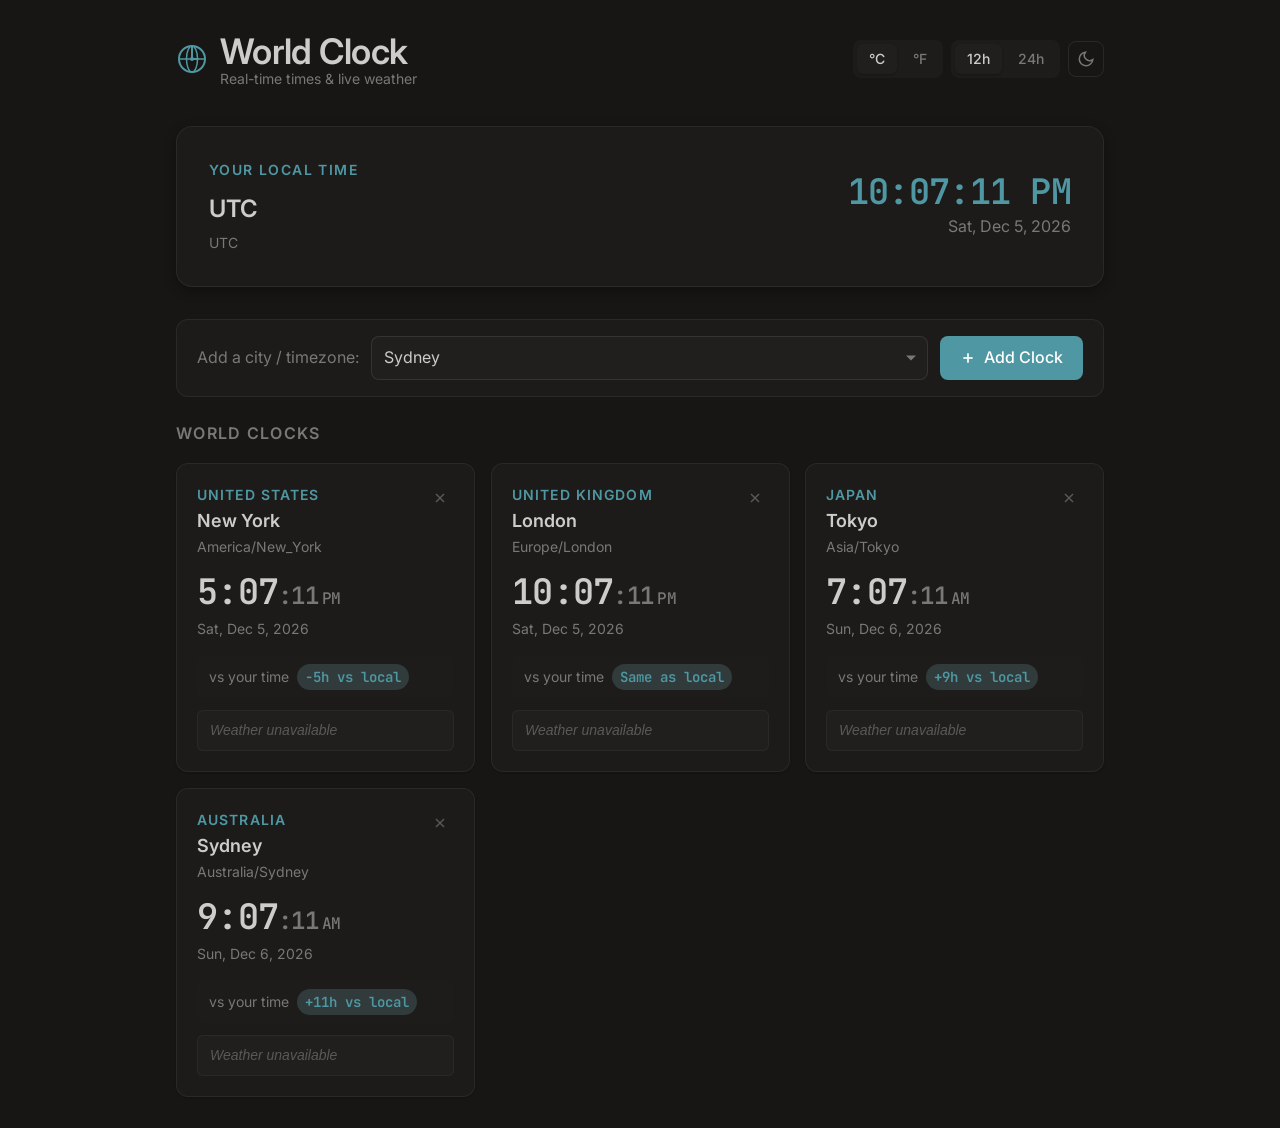
==== commit 6a6053a3: "added weather" ====
--- a/index.html
+++ b/index.html
@@ -15,7 +15,6 @@
 
 <body>
     <a href="#main" class="sr-only">Skip to content</a>
-
     <div class="app" id="main">
         <header>
             <div class="logo-lockup">
@@ -30,10 +29,14 @@
                     <circle cx="16" cy="16" r="2" fill="currentColor" />
                 </svg>
                 <div>
-                    <h1>World Clock <span>Real-time times across the globe</span></h1>
+                    <h1>World Clock <span>Real-time times &amp; live weather</span></h1>
                 </div>
             </div>
             <div class="header-actions">
+                <div class="unit-toggle" role="group" aria-label="Temperature unit">
+                    <button class="fmt-btn active" id="unit-c" onclick="setUnit('C')" aria-pressed="true">°C</button>
+                    <button class="fmt-btn" id="unit-f" onclick="setUnit('F')" aria-pressed="false">°F</button>
+                </div>
                 <div class="format-toggle" role="group" aria-label="Time format">
                     <button class="fmt-btn active" id="fmt-12" onclick="setFormat(12)" aria-pressed="true">12h</button>
                     <button class="fmt-btn" id="fmt-24" onclick="setFormat(24)" aria-pressed="false">24h</button>
@@ -46,7 +49,6 @@
             </div>
         </header>
 
-        <!-- My Local Clock -->
         <div class="my-clock-card" id="my-clock-card">
             <div class="my-clock-left">
                 <div class="my-clock-label">Your Local Time</div>
@@ -59,7 +61,6 @@
             </div>
         </div>
 
-        <!-- Add Clock -->
         <div class="add-clock-bar">
             <label for="tz-select">Add a city / timezone:</label>
             <div class="select-wrapper">
@@ -74,7 +75,6 @@
             </button>
         </div>
 
-        <!-- Clock Grid -->
         <div class="section-title">World Clocks</div>
         <div class="clocks-grid" id="clocks-grid">
             <div class="empty-state" id="empty-state">
@@ -91,7 +91,6 @@
             </div>
         </div>
     </div>
-
     <script src="script.js"></script>
 </body>
 
--- a/style.css
+++ b/style.css
@@ -197,16 +197,12 @@
     border-radius: var(--radius-md);
     color: var(--color-text-muted);
     border: 1px solid oklch(from var(--color-text) l c h / 0.1);
-    transition: background var(--transition-interactive), color var(--transition-interactive), border-color var(--transition-interactive);
+    transition: background var(--transition-interactive), color var(--transition-interactive);
 }
 
 .btn-icon:hover {
     background: var(--color-surface-dynamic);
     color: var(--color-text);
-}
-
-.btn-icon:active {
-    background: var(--color-surface-offset);
 }
 
 .my-clock-card {
@@ -347,10 +343,6 @@
     box-shadow: var(--shadow-sm);
 }
 
-.btn-primary:active {
-    background: var(--color-primary-hover);
-}
-
 .section-title {
     font-size: var(--text-sm);
     font-weight: 600;
@@ -362,7 +354,7 @@
 
 .clocks-grid {
     display: grid;
-    grid-template-columns: repeat(auto-fill, minmax(min(260px, 100%), 1fr));
+    grid-template-columns: repeat(auto-fill, minmax(min(280px, 100%), 1fr));
     gap: var(--space-4);
 }
 
@@ -477,6 +469,7 @@
     background: var(--color-surface-offset);
     font-size: var(--text-xs);
     color: var(--color-text-muted);
+    margin-bottom: var(--space-3);
 }
 
 .offset-badge {
@@ -505,6 +498,52 @@
 .day-diff.yesterday {
     background: color-mix(in oklab, var(--color-error) 15%, transparent);
     color: var(--color-error);
+}
+
+/* Weather */
+.weather-strip {
+    display: flex;
+    align-items: center;
+    gap: var(--space-3);
+    padding: var(--space-2) var(--space-3);
+    border-radius: var(--radius-sm);
+    background: var(--color-surface-2);
+    border: 1px solid oklch(from var(--color-text) l c h / 0.06);
+}
+
+.weather-icon {
+    font-size: 1.6rem;
+    line-height: 1;
+    flex-shrink: 0;
+}
+
+.weather-info {
+    display: flex;
+    flex-direction: column;
+    gap: 2px;
+}
+
+.weather-temp {
+    font-family: var(--font-mono);
+    font-size: var(--text-sm);
+    font-weight: 600;
+    color: var(--color-text);
+}
+
+.weather-desc {
+    font-size: var(--text-xs);
+    color: var(--color-text-muted);
+}
+
+.weather-loading {
+    font-size: var(--text-xs);
+    color: var(--color-text-faint);
+    font-style: italic;
+}
+
+.weather-extra {
+    font-size: var(--text-xs);
+    color: var(--color-text-faint);
 }
 
 .empty-state {
@@ -545,6 +584,15 @@
     border-radius: var(--radius-md);
 }
 
+.unit-toggle {
+    display: flex;
+    align-items: center;
+    gap: var(--space-1);
+    padding: var(--space-1);
+    background: var(--color-surface-offset);
+    border-radius: var(--radius-md);
+}
+
 .fmt-btn {
     padding: var(--space-1) var(--space-3);
     font-size: var(--text-xs);
@@ -558,12 +606,6 @@
     background: var(--color-surface-2);
     color: var(--color-text);
     box-shadow: var(--shadow-sm);
-}
-
-hr {
-    border: none;
-    border-top: 1px solid var(--color-divider);
-    margin: var(--space-8) 0;
 }
 
 .sr-only {
